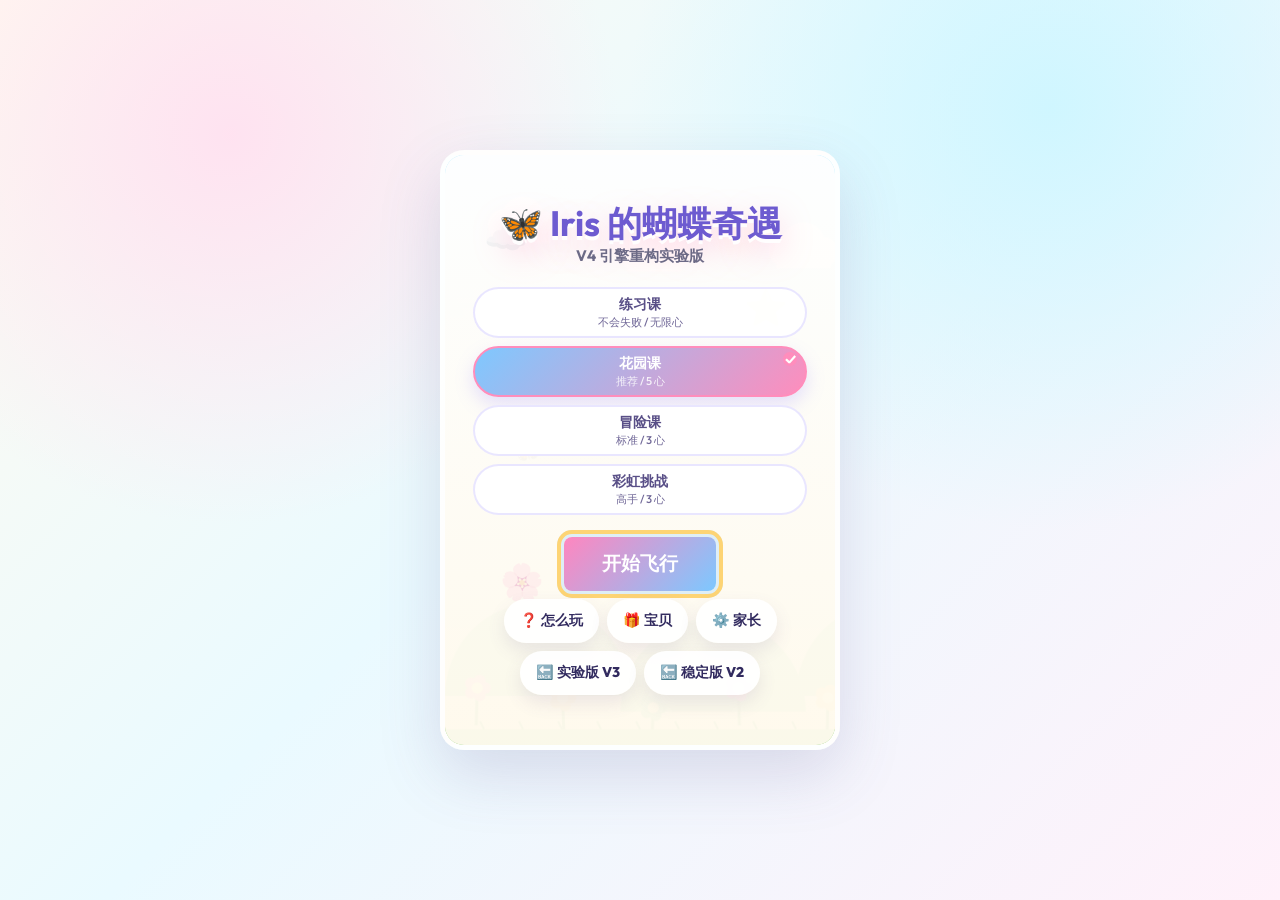
==== v4/index.html @ 2de75b72 "Cycle 11: Implement EFFECTS_POLICY animation budget, caps, debug panel counts, and reduced-motion gu" ====
<!DOCTYPE html>
<html lang="zh-CN">
<head>
    <meta charset="UTF-8">
    <meta name="viewport" content="width=device-width, initial-scale=1.0, maximum-scale=1.0, user-scalable=no">
    <title>Iris's Butterfly Adventure - V4</title>
    <link href="https://fonts.googleapis.com/css2?family=Outfit:wght@300;500;700&family=Nunito:wght@400;700&display=swap" rel="stylesheet">
    <link rel="stylesheet" href="style.css?v=17">
</head>
<body>
    <div id="game-container">
        <!-- Screen reader live region for sound state announcements -->
        <div id="sound-announcement" class="sr-only" aria-live="polite"></div>
        
        <!-- Game Canvas -->
        <canvas id="gameCanvas"></canvas>

        <!-- UI Overlay -->
        <div id="ui-layer">
            <!-- HUD -->
            <div id="hud" class="hidden">
                <div class="hud-group left">
                    <div class="hud-item" id="score-box">
                        <span class="icon">✨</span>
                        <span id="score">0</span>
                    </div>
                </div>
                <div class="hud-group right">
                    <div class="hud-item" id="lives-box">
                        <span id="lives">❤️❤️❤️</span><span id="hud-shield" style="margin-left: 6px; font-size: 0.95rem;"></span>
                    </div>
                    <button id="sound-btn" class="btn-icon" title="声音开关" aria-label="声音开关" role="switch" aria-checked="false">🔇</button>
                    <button id="pause-btn" class="btn-icon" title="暂停" aria-label="暂停游戏">⏸</button>
                </div>
            </div>

            <!-- Task Display -->
            <div id="task-display" class="hud-item hidden">
                <span class="icon">🎯</span>
                <span id="task-text">收集 10 颗星星</span>
                <span id="task-progress">(0/10)</span>
            </div>

            <!-- Encouragement Text -->
            <div id="message-display" class="hidden" aria-live="polite"></div>
            
            <!-- Parent Easter Egg -->
            <div id="easter-egg-msg" class="hidden" aria-live="polite">
                <div id="egg-text"></div>
                <div style="font-size: 3rem;">💖</div>
            </div>

            <!-- Start Screen -->
            <div id="start-screen" class="panel active">
                <!-- Background decorations -->
                <div class="start-deco deco-cloud">☁️</div>
                <div class="start-deco deco-star">⭐</div>
                <div class="start-deco deco-flower">🌸</div>

                <h1 class="glow-text">🦋 Iris 的蝴蝶奇遇</h1>
                <p class="start-subtitle">V4 引擎重构实验版</p>
                <div id="start-greeting" class="start-greeting-card hidden" aria-live="polite"></div>
                
                <div class="diff-selector" role="radiogroup" aria-label="选择游戏难度">
                    <button class="btn-diff" data-diff="practice" aria-label="选择练习课">
                        <span class="diff-title">练习课</span>
                        <span class="diff-desc">不会失败 / 无限心</span>
                    </button>
                    <button class="btn-diff active" data-diff="easy" aria-label="选择花园课">
                        <span class="diff-title">花园课</span>
                        <span class="diff-desc">推荐 / 5 心</span>
                    </button>
                    <button class="btn-diff" data-diff="normal" aria-label="选择冒险课">
                        <span class="diff-title">冒险课</span>
                        <span class="diff-desc">标准 / 3 心</span>
                    </button>
                    <button class="btn-diff" data-diff="hard" aria-label="选择彩虹挑战">
                        <span class="diff-title">彩虹挑战</span>
                        <span class="diff-desc">高手 / 3 心</span>
                    </button>
                </div>
                <div class="button-group">
                    <button id="start-btn" class="btn-main" aria-label="开始飞行">开始飞行</button>
                </div>
                <div class="button-row">
                    <button id="how-to-play-btn" class="btn-aux" aria-label="怎么玩">❓ 怎么玩</button>
                    <button id="treasure-btn" class="btn-aux" aria-label="我的宝贝">🎁 宝贝</button>
                    <button id="parent-settings-btn" class="btn-aux" aria-label="家长设置">⚙️ 家长</button>
                </div>
                <div class="button-row" style="margin-top: 8px;">
                    <button id="back-to-v3-btn" class="btn-aux" aria-label="返回 V3 实验版" onclick="window.location.href='../v3/'">🔙 实验版 V3</button>
                    <button id="back-to-v2-btn" class="btn-aux" aria-label="返回 V2 稳定版" onclick="window.location.href='../'">🔙 稳定版 V2</button>
                </div>
            </div>

            <div id="parent-settings-screen" class="panel">
                <h2>⚙️ 家长辅助设置</h2>
                <p class="settings-desc">这些设置会在下一局开始时生效。</p>
                <p id="reduced-motion-notice" class="parent-info-note hidden" style="background: #eaf6ff; border-color: rgba(125, 200, 255, 0.2); color: #3b7cff; font-weight: bold; text-align: left; width: 100%;"></p>
                <p class="parent-info-note">✨ 这个游戏默认静音，没有广告，没有购买，适合短时间陪伴游玩。</p>
                
                <div class="input-group">
                    <label>飞行速度</label>
                    <select id="setting-speed">
                        <option value="slow">慢速 (更简单)</option>
                        <option value="normal" selected>正常</option>
                        <option value="fast">快速 (更有挑战)</option>
                    </select>
                </div>
                <div class="input-group">
                    <label>碰撞容差</label>
                    <select id="setting-tolerance">
                        <option value="loose">宽松 (不容易撞到)</option>
                        <option value="standard" selected>标准</option>
                    </select>
                </div>
                <div class="input-group">
                    <label>初始生命值</label>
                    <select id="setting-lives">
                        <option value="difficulty" selected>按难度自动</option>
                        <option value="3">3 颗心</option>
                        <option value="5">5 颗心</option>
                    </select>
                    <div class="setting-tip">注：练习模式始终为无限心。</div>
                </div>
                <div class="input-group">
                    <label>亲子鼓励寄语 (在游戏结束/高分时弹出)</label>
                    <input type="text" id="setting-message" placeholder="例如：Iris 你真棒，爱你！" maxlength="20">
                </div>
                
                <div class="checkbox-group">
                    <label><input type="checkbox" id="setting-rest-reminder" checked> 休息提醒</label>
                </div>
                <div class="checkbox-group">
                    <label><input type="checkbox" id="setting-gentle-mode" checked> 温柔模式</label>
                </div>
                <div class="checkbox-group">
                    <label><input type="checkbox" id="setting-calm-mode" checked> 低刺激模式</label>
                </div>
                <div class="setting-tip" style="text-align: left; margin-bottom: 12px; margin-top: -4px; padding-left: 26px; font-size: 0.72rem; color: var(--muted-text); line-height: 1.4;">
                    （开启时：降低震动、减慢彩虹闪烁、减少 50% 粒子和背景移动，提供更宁静的游玩环境）
                </div>

                <button id="close-settings-btn" class="btn-main">保存并返回</button>
                <button id="reset-high-score-btn" class="btn-secondary">重置最高分</button>
            </div>

            <div id="how-to-play-screen" class="panel">
                <h2>❓ 怎么玩</h2>
                <p>点击屏幕或者按空格键让蝴蝶向上飞！穿过花藤之间的空隙，躲开障碍物，收集美丽的星星吧。</p>
                <button id="close-how-to-btn" class="btn-main">明白了</button>
            </div>

            <div id="treasure-screen" class="panel">
                <h2>🎁 我的宝贝仓库</h2>
                <p class="treasure-desc">飞得越远，解锁越多小宝贝 ✨</p>
                <div class="tabs">
                    <button class="tab-btn active" id="tab-stickers" aria-label="查看魔法贴纸">魔法贴纸</button>
                    <button class="tab-btn" id="tab-cosmetics" aria-label="查看翅膀外观">翅膀外观</button>
                </div>
                <div class="tab-content active" id="stickers-content">
                    <div class="sticker-grid" id="stickers-container"></div>
                </div>
                <div class="tab-content" id="cosmetics-content">
                    <div class="cosmetic-grid" id="cosmetics-container"></div>
                </div>
                <button id="close-treasure-btn" class="btn-main" aria-label="返回首页">返回首页</button>
                <p class="treasure-footer-note">💝 所有宝贝都靠飞行解锁，没有购买内容。</p>
            </div>

            <div id="pause-screen" class="panel">
                <h2>⏸ 休息一下</h2>
                <div class="final-stats">
                    <p>当前模式: <span id="pause-mode">简单模式</span></p>
                    <p>当前星星: <span id="pause-score">0</span></p>
                    <p>任务进度: <span id="pause-task">收集 10 颗星星 (0/10)</span></p>
                </div>
                <p id="pause-rest-tip" style="margin: 10px 0 16px; font-weight: 800; color: #77c987; font-size: 1.05rem;"></p>
                <button id="resume-btn" class="btn-main">继续飞行</button>
                <button id="restart-from-pause-btn" class="btn-secondary">重新开始</button>
                <button id="back-to-home-from-pause-btn" class="btn-secondary">回到首页</button>
            </div>

            <div id="game-over-screen" class="panel">
                <h2 id="over-title">今天飞得很棒！</h2>
                <div class="final-stats">
                    <h3 style="text-align: center; margin-bottom: 8px; color: var(--secondary-color); font-size: 0.98rem; font-weight: 850;">📋 小小飞行报告</h3>
                    <p>当前模式: <span id="final-mode">简单课</span></p>
                    <p>当前阶段: <span id="final-stage">热身</span></p>
                    <p>本次星星: <span id="final-score">0</span></p>
                    <p>飞过花藤: <span id="final-vines">0</span></p>
                    <p>完成任务: <span id="final-task">是</span></p>
                    <p>最高记录: <span id="record-score">0</span></p>
                </div>
                <p id="over-best-performance" style="margin: 12px 0 6px; font-weight: 900; color: #ff9d00; font-size: 1.08rem; text-align: center;"></p>
                <p id="over-rest-tip" style="margin: 10px 0 16px; font-weight: 800; color: #77c987; font-size: 1.05rem; display: none;"></p>
                <p id="over-encouragement" style="margin: 6px 0 16px; font-weight: 800; color: #ff7eb3; font-size: 1.05rem;"></p>
                <button id="restart-btn" class="btn-main">再飞一次</button>
                <button id="back-to-home-btn" class="btn-secondary">回到首页</button>
            </div>
        </div>
    </div>

    <!-- Sound for alerts -->
    <audio id="alert-sound" src="https://assets.mixkit.co/active_storage/sfx/2869/2869-preview.mp3" preload="auto"></audio>

    <!-- Game Engine Scripts -->
    <script src="js/config.js?v=17"></script>
    <script src="js/state.js?v=17"></script>
    <script src="js/storage.js?v=17"></script>
    <script src="js/audio.js?v=17"></script>
    <script src="js/director.js?v=17"></script>
    <script src="js/debug.js?v=17"></script>
    <script src="js/ui.js?v=17"></script>
    <script src="js/entities.js?v=17"></script>
    <script src="js/canvas.js?v=17"></script>
    <script src="js/missions.js?v=17"></script>
    <script src="js/rewards.js?v=17"></script>
    <script src="js/game.js?v=17"></script>
    <script src="js/main.js?v=17"></script>
</body>
</html>
---- v4/style.css ----
:root {
    --primary-color: #ff7eb3;
    --secondary-color: #9b8cff;
    --accent-yellow: #ffd36e;
    --accent-green: #77c987;
    --sky-blue: #bfefff;
    --cream: #fff7e8;
    --panel-bg: rgba(255, 255, 255, 0.88);
    --panel-solid: #fffaf2;
    --text-color: #322b5f;
    --muted-text: #6c6a86;
    --line-color: rgba(94, 83, 139, 0.16);
    --shadow-soft: 0 22px 60px rgba(95, 84, 142, 0.22);
}

* {
    margin: 0;
    padding: 0;
    box-sizing: border-box;
}

body {
    font-family: 'Outfit', 'Nunito', sans-serif;
    background:
        radial-gradient(circle at 18% 15%, rgba(255, 225, 240, 0.95), transparent 30%),
        radial-gradient(circle at 82% 12%, rgba(206, 246, 255, 0.95), transparent 32%),
        linear-gradient(135deg, #fffaf0 0%, #eafaff 46%, #fff1fa 100%);
    color: var(--text-color);
    overflow: hidden;
    display: flex;
    justify-content: center;
    align-items: center;
    min-height: 100vh;
    height: 100dvh;
    overscroll-behavior: none;
    touch-action: none;
    -webkit-text-size-adjust: 100%;
    -webkit-user-select: none;
    user-select: none;
    padding-left: env(safe-area-inset-left);
    padding-right: env(safe-area-inset-right);
}

button,
input,
select {
    font: inherit;
}

button {
    cursor: pointer;
    min-height: 44px;
    -webkit-tap-highlight-color: transparent;
}

#game-container {
    position: relative;
    width: min(400px, 100vw);
    height: min(600px, 100dvh);
    background: linear-gradient(#d7f8ff, #fff5d9);
    box-shadow: 0 24px 62px rgba(95, 84, 142, 0.18);
    border: 5px solid rgba(255, 255, 255, 0.95);
    border-radius: 24px;
    overflow: hidden;
}

canvas {
    display: block;
    width: 100%;
    height: 100%;
}

#ui-layer {
    position: absolute;
    inset: 0;
    pointer-events: none;
}

#ui-layer * {
    pointer-events: auto;
}

.panel {
    position: absolute;
    inset: 0;
    background:
        linear-gradient(180deg, rgba(255, 255, 255, 0.97), rgba(255, 250, 238, 0.96)),
        radial-gradient(circle at 30% 20%, rgba(255, 174, 210, 0.2), transparent 36%);
    display: flex;
    flex-direction: column;
    justify-content: center;
    align-items: center;
    padding: 28px;
    padding-left: calc(28px + env(safe-area-inset-left));
    padding-right: calc(28px + env(safe-area-inset-right));
    text-align: center;
    opacity: 0;
    visibility: hidden;
    transition: opacity 0.28s ease, visibility 0.28s ease;
    z-index: 100;
}

.panel.active {
    opacity: 1;
    visibility: visible;
}

.panel h1,
.panel h2 {
    color: var(--text-color);
    line-height: 1.05;
}

#start-screen h1 {
    font-size: 2.2rem;
    margin-bottom: 4px;
    color: #6d5bd0;
    z-index: 5;
}

.start-subtitle {
    font-size: 0.95rem;
    color: var(--muted-text);
    margin-bottom: 16px;
    font-weight: 700;
    z-index: 5;
}

.start-greeting-card {
    background: rgba(255, 255, 255, 0.7);
    border: 1.5px solid rgba(255, 126, 179, 0.25);
    border-radius: 12px;
    padding: 10px 14px;
    margin: 0 auto 16px;
    max-width: 310px;
    font-size: 0.88rem;
    color: #4a3e8c;
    font-weight: 700;
    line-height: 1.4;
    text-align: center;
    box-shadow: 0 4px 12px rgba(255, 126, 179, 0.1);
    z-index: 5;
    backdrop-filter: blur(4px);
    box-sizing: border-box;
}

@media (prefers-reduced-motion: reduce) {
    .start-greeting-card {
        box-shadow: none;
        backdrop-filter: none;
        background: #fff;
    }
}

.glow-text {
    text-shadow: 0 4px 0 rgba(255, 255, 255, 0.9), 0 12px 32px rgba(255, 126, 179, 0.38);
}

/* Background floating decorations */
.start-deco {
    position: absolute;
    opacity: 0.18;
    font-size: 2.2rem;
    pointer-events: none;
    z-index: 1;
    animation: floatDeco 6s infinite ease-in-out;
}
.deco-cloud {
    top: 10%;
    left: 10%;
    animation-delay: 0s;
}
.deco-star {
    top: 22%;
    right: 12%;
    animation-delay: 1.5s;
}
.deco-flower {
    bottom: 24%;
    left: 14%;
    animation-delay: 3s;
}

@keyframes floatDeco {
    0%, 100% { transform: translateY(0) rotate(0deg); }
    50% { transform: translateY(-8px) rotate(5deg); }
}

.diff-selector {
    display: grid;
    width: 100%;
    gap: 8px;
    margin: 4px 0 14px;
    z-index: 5;
}

.btn-diff,
.btn-main,
.btn-secondary,
.tab-btn,
.btn-buy {
    border: 0;
    border-radius: 999px;
    font-weight: 800;
    transition: transform 0.18s ease, box-shadow 0.18s ease, opacity 0.18s ease;
}

.btn-diff {
    display: flex;
    flex-direction: column;
    align-items: center;
    justify-content: center;
    padding: 6px 12px;
    height: auto;
    min-height: 48px;
    color: #594f87;
    background: rgba(255, 255, 255, 0.95);
    border: 2px solid rgba(155, 140, 255, 0.22);
    position: relative;
}

.btn-diff.active {
    color: white;
    background: linear-gradient(135deg, #7ec8ff, #ff8dbc);
    border: 2.5px solid #ff8dbc;
    box-shadow: 0 8px 18px rgba(155, 140, 255, 0.25);
}

.btn-diff.active::after {
    content: "✓";
    position: absolute;
    top: 4px;
    right: 8px;
    font-size: 0.8rem;
    font-weight: 900;
    color: #fff;
    background: #ff8dbc;
    border-radius: 50%;
    width: 14px;
    height: 14px;
    display: flex;
    align-items: center;
    justify-content: center;
}

.diff-title {
    font-size: 0.9rem;
    font-weight: 800;
}
.diff-desc {
    font-size: 0.7rem;
    font-weight: 500;
    opacity: 0.85;
    margin-top: 1px;
}

.btn-main {
    background: linear-gradient(135deg, #ff86bf, #7dc8ff);
    border: none;
    color: white;
    padding: 14px 36px;
    font-size: 1.12rem;
    border-radius: 999px;
    margin: 8px;
    font-weight: 900;
    box-shadow: 0 12px 24px rgba(255, 126, 179, 0.28);
}

#start-btn {
    font-size: 1.2rem;
    padding: 14px 38px;
    animation: breathingStart 2.4s infinite ease-in-out;
    z-index: 5;
}

#start-btn:hover {
    animation-play-state: paused;
    transform: translateY(-1px) scale(1.05);
}

#start-btn:active {
    animation-play-state: paused;
    transform: scale(0.98);
}

@keyframes breathingStart {
    0%, 100% { 
        transform: scale(1); 
        box-shadow: 0 12px 24px rgba(255, 126, 179, 0.28); 
    }
    50% { 
        transform: scale(1.045); 
        box-shadow: 0 14px 30px rgba(255, 126, 179, 0.45), 0 0 12px rgba(125, 200, 255, 0.35); 
    }
}

.btn-secondary {
    background: rgba(255, 255, 255, 0.96);
    border: 2px solid rgba(155, 140, 255, 0.22);
    color: var(--text-color);
    padding: 12px 28px;
    border-radius: 999px;
    margin: 7px;
    font-weight: 850;
}

.btn-secondary.confirm-state {
    border-color: #ff86bf;
    color: #ff3b80;
    background: #fff0f5;
}

.btn-main:hover,
.btn-secondary:hover,
.btn-diff:hover,
.btn-icon:hover,
.tab-btn:hover,
.btn-buy:hover,
.btn-aux:hover {
    transform: translateY(-1px) scale(1.02);
}

.btn-main:focus-visible,
.btn-secondary:focus-visible,
.btn-diff:focus-visible,
.btn-icon:focus-visible,
.tab-btn:focus-visible,
.btn-buy:focus-visible,
.btn-aux:focus-visible,
select:focus-visible,
input:focus-visible {
    outline: 4px solid rgba(255, 211, 110, 0.95);
    outline-offset: 3px;
    box-shadow: 0 0 0 7px rgba(125, 200, 255, 0.25);
}

.button-row,
.button-group {
    display: flex;
    justify-content: center;
    flex-wrap: wrap;
    gap: 8px;
    z-index: 5;
}

.btn-aux {
    min-height: 44px;
    padding: 10px 16px;
    border-radius: 999px;
    background: rgba(255, 255, 255, 0.94);
    border: 1px solid rgba(255, 255, 255, 0.9);
    color: var(--text-color);
    font-size: 0.88rem;
    font-weight: 800;
    display: flex;
    justify-content: center;
    align-items: center;
    gap: 6px;
    box-shadow: 0 8px 18px rgba(95, 84, 142, 0.12);
    border: 0;
}

#hud {
    position: absolute;
    top: 0;
    left: 0;
    width: 100%;
    padding: 14px;
    padding-left: calc(14px + env(safe-area-inset-left));
    padding-right: calc(14px + env(safe-area-inset-right));
    display: flex;
    justify-content: space-between;
    pointer-events: none;
    z-index: 40;
}

.hud-group {
    display: flex;
    gap: 8px;
    align-items: center;
}

.hud-item {
    background: rgba(255, 255, 255, 0.93);
    backdrop-filter: blur(8px);
    padding: 8px 12px;
    border-radius: 16px;
    color: var(--text-color);
    font-weight: 900;
    font-size: 0.95rem;
    display: flex;
    align-items: center;
    gap: 6px;
    border: 1px solid rgba(255, 255, 255, 0.85);
    box-shadow: 0 8px 18px rgba(95, 84, 142, 0.12);
}

.btn-icon {
    width: 46px;
    height: 46px;
    border-radius: 50%;
    background: rgba(255, 255, 255, 0.94);
    border: 1px solid rgba(255, 255, 255, 0.9);
    color: var(--text-color);
    font-size: 1.15rem;
    display: flex;
    justify-content: center;
    align-items: center;
    box-shadow: 0 8px 18px rgba(95, 84, 142, 0.12);
    border: 0;
}

#task-display {
    position: absolute;
    top: 72px;
    left: 50%;
    transform: translateX(-50%);
    z-index: 42;
    white-space: nowrap;
}

.input-group {
    margin: 10px 0;
    text-align: left;
    width: 100%;
}

.input-group label {
    display: block;
    margin-bottom: 4px;
    color: var(--muted-text);
    font-size: 0.88rem;
    font-weight: 800;
}

.input-group select,
.input-group input {
    width: 100%;
    padding: 10px 12px;
    border-radius: 14px;
    background: #fff;
    border: 2px solid rgba(155, 140, 255, 0.18);
    color: var(--text-color);
    outline: none;
}

.settings-desc {
    font-size: 0.82rem;
    color: var(--muted-text);
    margin-bottom: 10px;
    font-weight: 600;
}

.parent-info-note {
    font-size: 0.78rem;
    color: var(--muted-text);
    background: #f0f7f4;
    padding: 8px 12px;
    border-radius: 12px;
    margin-bottom: 12px;
    border: 1px solid rgba(119, 201, 135, 0.2);
    font-weight: 600;
    text-align: left;
    width: 100%;
}

.setting-tip {
    font-size: 0.72rem;
    color: var(--muted-text);
    margin-top: 4px;
    line-height: 1.35;
    font-weight: 600;
}

.checkbox-group {
    display: flex;
    align-items: center;
    width: 100%;
    margin: 8px 0;
    font-weight: 700;
    color: var(--text-color);
}
.checkbox-group label {
    display: flex;
    align-items: center;
    gap: 8px;
    cursor: pointer;
    font-size: 0.85rem;
}
.checkbox-group input {
    width: 18px;
    height: 18px;
    cursor: pointer;
}

.hidden {
    display: none !important;
}

#message-display {
    position: absolute;
    top: 118px;
    left: 7%;
    width: 86%;
    text-align: center;
    font-size: 1.08rem;
    font-weight: 900;
    color: #714c00;
    background: rgba(255, 245, 187, 0.94);
    border: 2px solid rgba(255, 211, 110, 0.8);
    padding: 10px 12px;
    border-radius: 18px;
    z-index: 50;
    box-shadow: 0 10px 24px rgba(201, 145, 39, 0.18);
    animation: bounceIn 0.45s cubic-bezier(0.175, 0.885, 0.32, 1.275);
    pointer-events: none;
    transition: transform 0.22s ease, background 0.22s ease;
}

#message-display.ribbon-style {
    background: linear-gradient(135deg, #ffe38f, #ff9ebd);
    color: #5c3500;
    border: 2px dashed #ff7eb3;
    box-shadow: 0 12px 28px rgba(255, 126, 179, 0.28);
    transform: scale(1.04);
}

#easter-egg-msg {
    position: absolute;
    width: 82%;
    top: 50%;
    left: 9%;
    transform: translateY(-50%);
    background: linear-gradient(135deg, rgba(255, 150, 195, 0.96), rgba(155, 140, 255, 0.96));
    padding: 28px;
    border-radius: 30px;
    border: 5px solid #fff;
    box-shadow: 0 22px 50px rgba(155, 140, 255, 0.34);
    color: #fff;
    font-size: 1.45rem;
    font-weight: 900;
    z-index: 200;
    pointer-events: none;
    display: flex;
    flex-direction: column;
    align-items: center;
    gap: 15px;
}

.final-stats {
    width: 100%;
    max-width: 260px;
    margin: 10px 0 10px;
    padding: 14px;
    border-radius: 22px;
    background: rgba(255, 255, 255, 0.75);
    color: var(--text-color);
    border: 1px solid var(--line-color);
    text-align: left;
}

.final-stats p {
    margin: 4px 0;
    font-weight: 800;
    font-size: 0.9rem;
}

.final-stats span {
    color: #6d5bd0;
    font-weight: 900;
}

.treasure-desc {
    font-size: 0.85rem;
    color: var(--muted-text);
    margin-top: 4px;
    margin-bottom: 8px;
    font-weight: 600;
}

.treasure-footer-note {
    font-size: 0.75rem;
    color: var(--muted-text);
    margin-top: 10px;
    font-weight: 600;
}

.tabs {
    display: flex;
    gap: 10px;
    margin: 14px 0;
    width: 100%;
}

.tab-btn {
    flex: 1;
    padding: 11px 12px;
    color: var(--text-color);
    background: rgba(255, 255, 255, 0.8);
    border: 2px solid rgba(155, 140, 255, 0.15);
    border-radius: 16px;
    font-weight: 800;
}

.tab-btn.active {
    color: white;
    background: linear-gradient(135deg, #7dc8ff, #ff8dbc);
    border: 2.5px solid #ff8dbc;
    box-shadow: 0 12px 24px rgba(255, 126, 179, 0.3);
    transform: scale(1.03);
}

.tab-content {
    display: none;
    width: 100%;
}

.tab-content.active {
    display: block;
}

#treasure-screen .tab-content {
    flex: 1;
    min-height: 0;
    overflow-y: auto;
}

#close-treasure-btn {
    margin-top: auto;
    width: 100%;
    padding: 14px 28px;
    font-size: 1.15rem;
    background: linear-gradient(135deg, #ff86bf, #7dc8ff);
    box-shadow: 0 10px 25px rgba(255, 126, 179, 0.35);
    border: 2px solid #fff;
    color: #fff;
    font-weight: 900;
}

.sticker-grid,
.cosmetic-grid {
    display: grid;
    grid-template-columns: repeat(3, 1fr);
    gap: 12px;
    width: 100%;
    margin: 12px 0;
}

.sticker,
.cosmetic-item {
    min-height: 86px;
    border-radius: 18px;
    background: rgba(255, 255, 255, 0.74);
    border: 1px solid var(--line-color);
    display: flex;
    justify-content: center;
    align-items: center;
    flex-direction: column;
    gap: 5px;
    color: var(--text-color);
    transition: all 0.22s ease;
}

.sticker {
    position: relative;
    font-size: 2rem;
    overflow: hidden;
}

.sticker.locked {
    opacity: 0.68;
    background: rgba(245, 245, 245, 0.7);
    border: 2px dashed rgba(94, 83, 139, 0.2);
}

.sticker.locked .sticker-emoji {
    filter: grayscale(50%) opacity(0.5);
}

.sticker:not(.locked) {
    opacity: 1;
    background: radial-gradient(circle at center, #fffef0 0%, #fff 100%);
    box-shadow: 0 10px 24px rgba(255, 200, 50, 0.3);
    border: 3px solid #ffca36;
    transform: scale(1.04);
}

.sticker:not(.locked) .sticker-emoji {
    filter: none;
    opacity: 1;
    animation: pulseSticker 2s infinite ease-in-out;
}

@keyframes pulseSticker {
    0%, 100% { transform: scale(1); }
    50% { transform: scale(1.1); }
}

.sticker-status {
    color: #5a527d;
    font-size: 0.72rem;
    font-weight: 900;
    line-height: 1;
}

.sticker.locked::after {
    content: "🔒";
    position: absolute;
    top: 7px;
    right: 8px;
    font-size: 0.82rem;
}

.cosmetic-preview {
    font-size: 1.8rem;
}

.cosmetic-item p {
    font-size: 0.76rem;
    font-weight: 800;
}

.btn-buy {
    min-height: 34px;
    padding: 6px 12px;
    color: white;
    background: linear-gradient(135deg, #ffba5c, #ff7eb3);
    font-size: 0.8rem;
    border-radius: 20px;
    font-weight: 800;
    border: none;
    box-shadow: 0 4px 10px rgba(255, 126, 179, 0.2);
}

.btn-buy.owned {
    background: linear-gradient(135deg, #7dc8ff, #9b8cff);
    box-shadow: 0 4px 10px rgba(125, 200, 255, 0.2);
}

.btn-buy.active-cosmetic {
    background: linear-gradient(135deg, #5fb86a, #8bd080);
    box-shadow: 0 4px 10px rgba(95, 184, 106, 0.25);
}

.btn-buy.locked-cosmetic {
    font-size: 0.75rem;
    background: linear-gradient(135deg, #bbbbbb, #999999);
    box-shadow: none;
    padding: 6px 4px;
    cursor: not-allowed;
}

.rainbow-anim {
    animation: hueSpin 8s linear infinite;
}

@keyframes hueSpin {
    from { filter: hue-rotate(0deg); }
    to { filter: hue-rotate(360deg); }
}

@keyframes bounceIn {
    0% { transform: scale(0.3); opacity: 0; }
    55% { transform: scale(1.05); opacity: 1; }
    78% { transform: scale(0.94); }
    100% { transform: scale(1); }
}

@media (prefers-reduced-motion: reduce) {
    * {
        animation-duration: 0.01ms !important;
        animation-iteration-count: 1 !important;
        transition-duration: 0.01ms !important;
    }
}

@media (max-width: 430px) {
    #game-container {
        border-radius: 0;
        border: 0;
        width: 100vw;
        height: 100dvh;
    }

    .panel {
        padding: 22px;
        padding-left: calc(22px + env(safe-area-inset-left));
        padding-right: calc(22px + env(safe-area-inset-right));
    }

    #start-screen h1 {
        font-size: 2rem;
    }

    .diff-selector {
        grid-template-columns: 1fr;
        gap: 8px;
    }

    .button-row {
        gap: 10px;
        justify-content: center;
        width: 100%;
        padding-left: env(safe-area-inset-left);
        padding-right: env(safe-area-inset-right);
    }

    .btn-icon {
        width: 44px;
        height: 44px;
        font-size: 1.1rem;
    }

    .hud-item {
        padding: 8px 10px;
        font-size: 0.88rem;
    }

    #hud {
        padding: 10px;
        padding-left: calc(10px + env(safe-area-inset-left));
        padding-right: calc(10px + env(safe-area-inset-right));
    }
}

@media (max-width: 360px) {
    .sticker-grid,
    .cosmetic-grid {
        grid-template-columns: repeat(2, 1fr);
        gap: 8px;
    }
    
    .panel h2 {
        font-size: 1.3rem;
        margin-top: 10px;
        margin-bottom: 8px;
    }
    
    .settings-desc,
    .parent-info-note,
    .setting-tip {
        font-size: 0.75rem;
    }
    
    .input-group label {
        font-size: 0.8rem;
    }
    
    .input-group select,
    .input-group input {
        padding: 8px 10px;
        font-size: 0.85rem;
    }
}

/* Scrollable layout and squish prevention for settings and treasure panels */
#parent-settings-screen,
#treasure-screen {
    justify-content: flex-start;
    overflow-y: auto;
    max-height: 100%;
    padding-top: calc(28px + env(safe-area-inset-top));
    padding-bottom: calc(36px + env(safe-area-inset-bottom));
}

#parent-settings-screen > *,
#treasure-screen > * {
    flex-shrink: 0;
}

/* Gentle pulse animation for start/onboarding flight hint text */
@keyframes gentle-pulse {
    0% { transform: scale(1.0); }
    50% { transform: scale(1.04); }
    100% { transform: scale(1.0); }
}
.pulse-active {
    animation: gentle-pulse 1.8s infinite ease-in-out !important;
}

/* Red heart pulsing animation when lives === 1 */
@keyframes heart-pulse {
    0% { transform: scale(1.0); text-shadow: 0 0 2px rgba(255, 0, 0, 0.4); }
    50% { transform: scale(1.15); text-shadow: 0 0 10px rgba(255, 0, 0, 0.8); }
    100% { transform: scale(1.0); text-shadow: 0 0 2px rgba(255, 0, 0, 0.4); }
}
.low-lives {
    display: inline-block;
    animation: heart-pulse 1.2s infinite ease-in-out;
    color: #ff3b30;
}

/* Screen reader only utility class */
.sr-only {
    position: absolute;
    width: 1px;
    height: 1px;
    padding: 0;
    margin: -1px;
    overflow: hidden;
    clip: rect(0, 0, 0, 0);
    white-space: nowrap;
    border: 0;
}

/* ============================================= */
/* Sticker Unlock Celebration Animations         */
/* ============================================= */

/* Newly unlocked sticker — full sparkle animation */
.sticker.sticker-newly-unlocked {
    animation: stickerUnlockShimmer 2.2s ease-in-out 1;
    border-color: #ffca36;
    box-shadow:
        0 0 18px rgba(255, 202, 54, 0.5),
        0 0 36px rgba(255, 126, 179, 0.25);
}

.sticker.sticker-newly-unlocked .sticker-emoji {
    animation: stickerEmojiCelebrate 1.2s cubic-bezier(0.175, 0.885, 0.32, 1.275) 1;
}

/* Newly unlocked — gentle version (calm mode / reduced motion) */
.sticker.sticker-newly-unlocked-gentle {
    animation: stickerUnlockFadeIn 1.5s ease-out 1;
    border-color: #ffca36;
    box-shadow: 0 8px 20px rgba(255, 202, 54, 0.3);
}

/* '新!' badge on newly unlocked stickers */
.sticker-new-badge {
    position: absolute;
    top: 4px;
    left: 4px;
    background: linear-gradient(135deg, #ffba5c, #ff7eb3);
    color: #fff;
    font-size: 0.6rem;
    font-weight: 900;
    padding: 2px 6px;
    border-radius: 8px;
    animation: badgeBounceIn 0.6s cubic-bezier(0.175, 0.885, 0.32, 1.275) 1;
    line-height: 1.3;
    letter-spacing: 0.5px;
    box-shadow: 0 2px 8px rgba(255, 126, 179, 0.4);
    z-index: 2;
}

/* Shimmer — a radial glow that pulses in and out */
@keyframes stickerUnlockShimmer {
    0% {
        box-shadow:
            0 0 0px rgba(255, 202, 54, 0),
            0 0 0px rgba(255, 126, 179, 0);
        transform: scale(0.92);
        opacity: 0.6;
    }
    30% {
        box-shadow:
            0 0 24px rgba(255, 202, 54, 0.7),
            0 0 48px rgba(255, 126, 179, 0.35);
        transform: scale(1.08);
        opacity: 1;
    }
    60% {
        box-shadow:
            0 0 14px rgba(255, 202, 54, 0.4),
            0 0 28px rgba(255, 126, 179, 0.2);
        transform: scale(1.02);
    }
    100% {
        box-shadow:
            0 0 18px rgba(255, 202, 54, 0.5),
            0 0 36px rgba(255, 126, 179, 0.25);
        transform: scale(1.04);
        opacity: 1;
    }
}

/* Emoji bounce + spin celebration */
@keyframes stickerEmojiCelebrate {
    0% { transform: scale(0.3) rotate(-20deg); opacity: 0; }
    40% { transform: scale(1.3) rotate(8deg); opacity: 1; }
    60% { transform: scale(0.95) rotate(-3deg); }
    80% { transform: scale(1.1) rotate(1deg); }
    100% { transform: scale(1) rotate(0deg); }
}

/* Gentle fade-in for reduced motion / calm mode */
@keyframes stickerUnlockFadeIn {
    0% { opacity: 0.4; transform: scale(0.96); }
    100% { opacity: 1; transform: scale(1.04); }
}

/* Badge bounce-in */
@keyframes badgeBounceIn {
    0% { transform: scale(0); opacity: 0; }
    50% { transform: scale(1.3); opacity: 1; }
    100% { transform: scale(1); }
}

/* Suppress all unlock animations for system-level reduced motion */
@media (prefers-reduced-motion: reduce) {
    .sticker.sticker-newly-unlocked,
    .sticker.sticker-newly-unlocked .sticker-emoji,
    .sticker.sticker-newly-unlocked-gentle,
    .sticker-new-badge {
        animation: none !important;
    }
}

/* ============================================= */
/* Keyboard Focus Ring (Accessibility)           */
/* ============================================= */

/* Global focus-visible ring for all interactive elements */
button:focus-visible,
select:focus-visible,
input:focus-visible,
.sticker:focus-visible,
.cosmetic-item:focus-visible,
.tab-btn:focus-visible,
.btn-diff:focus-visible,
.btn-icon:focus-visible,
a:focus-visible {
    outline: 3px solid var(--secondary-color);
    outline-offset: 2px;
    border-radius: 8px;
    box-shadow: 0 0 0 5px rgba(155, 140, 255, 0.2);
}

/* Ensure focus ring is never suppressed (even in reduced-motion) */
@media (prefers-reduced-motion: reduce) {
    button:focus-visible,
    select:focus-visible,
    input:focus-visible,
    .sticker:focus-visible,
    a:focus-visible {
        outline: 3px solid var(--secondary-color);
        outline-offset: 2px;
    }
}

/* ============================================= */
/* Treasure Card Entrance Animation              */
/* ============================================= */

.sticker.treasure-enter,
.cosmetic-item.treasure-enter {
    animation: treasureCardEnter 0.4s cubic-bezier(0.175, 0.885, 0.32, 1.275) both;
}

@keyframes treasureCardEnter {
    0% {
        opacity: 0;
        transform: scale(0.8) translateY(12px);
    }
    100% {
        opacity: 1;
        transform: scale(1) translateY(0);
    }
}

/* Suppress entrance animation for reduced motion */
@media (prefers-reduced-motion: reduce) {
    .sticker.treasure-enter,
    .cosmetic-item.treasure-enter {
        animation: none !important;
        opacity: 1;
        transform: none;
    }
}
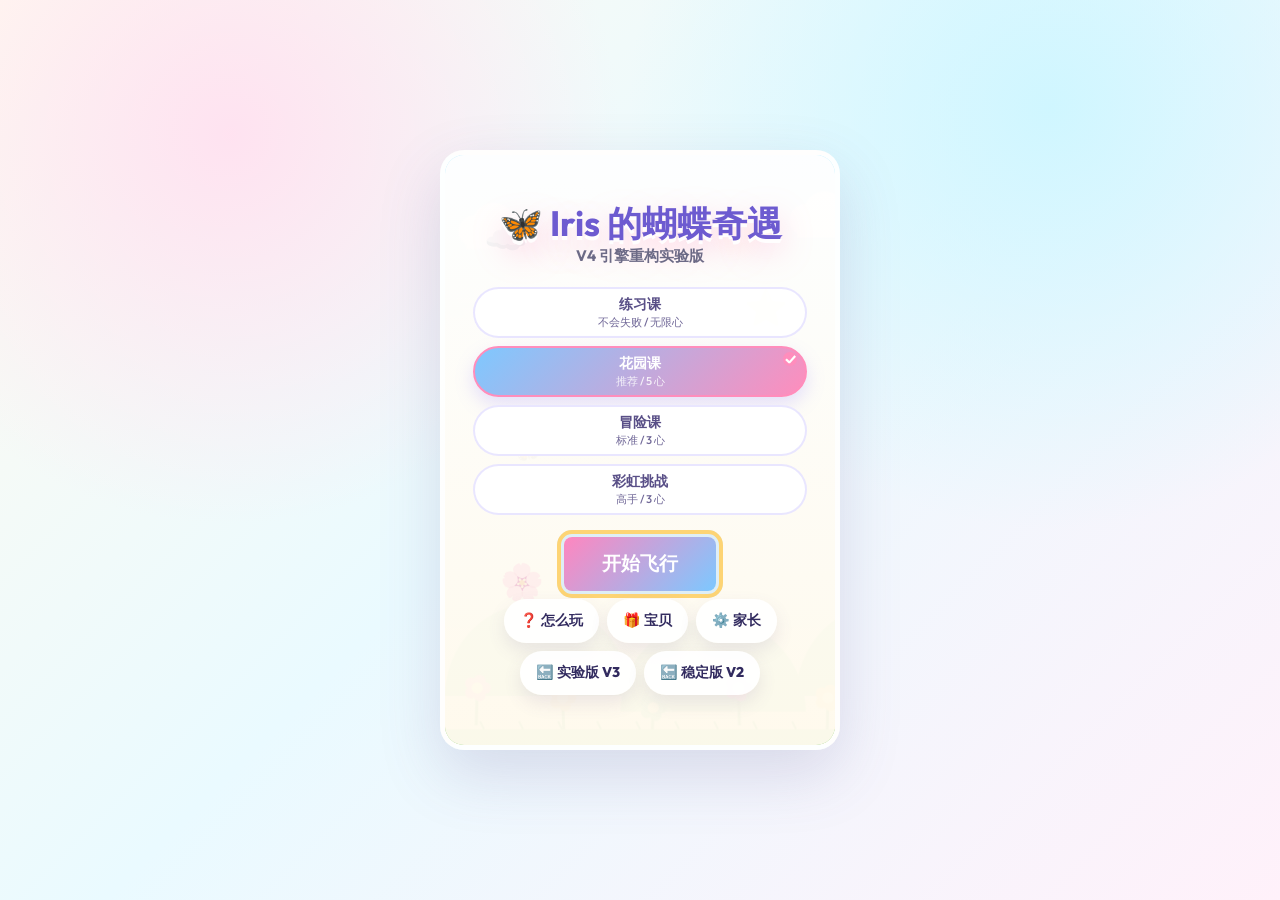
==== commit 53dd350c: "Hotfix V4 start game failure" ====
--- a/v4/index.html
+++ b/v4/index.html
@@ -5,7 +5,7 @@
     <meta name="viewport" content="width=device-width, initial-scale=1.0, maximum-scale=1.0, user-scalable=no">
     <title>Iris's Butterfly Adventure - V4</title>
     <link href="https://fonts.googleapis.com/css2?family=Outfit:wght@300;500;700&family=Nunito:wght@400;700&display=swap" rel="stylesheet">
-    <link rel="stylesheet" href="style.css?v=17">
+    <link rel="stylesheet" href="style.css?v=19">
 </head>
 <body>
     <div id="game-container">
@@ -205,18 +205,18 @@
     <audio id="alert-sound" src="https://assets.mixkit.co/active_storage/sfx/2869/2869-preview.mp3" preload="auto"></audio>
 
     <!-- Game Engine Scripts -->
-    <script src="js/config.js?v=17"></script>
-    <script src="js/state.js?v=17"></script>
-    <script src="js/storage.js?v=17"></script>
-    <script src="js/audio.js?v=17"></script>
-    <script src="js/director.js?v=17"></script>
-    <script src="js/debug.js?v=17"></script>
-    <script src="js/ui.js?v=17"></script>
-    <script src="js/entities.js?v=17"></script>
-    <script src="js/canvas.js?v=17"></script>
-    <script src="js/missions.js?v=17"></script>
-    <script src="js/rewards.js?v=17"></script>
-    <script src="js/game.js?v=17"></script>
-    <script src="js/main.js?v=17"></script>
+    <script src="js/config.js?v=19"></script>
+    <script src="js/state.js?v=19"></script>
+    <script src="js/storage.js?v=19"></script>
+    <script src="js/audio.js?v=19"></script>
+    <script src="js/director.js?v=19"></script>
+    <script src="js/debug.js?v=19"></script>
+    <script src="js/ui.js?v=19"></script>
+    <script src="js/entities.js?v=19"></script>
+    <script src="js/canvas.js?v=19"></script>
+    <script src="js/missions.js?v=19"></script>
+    <script src="js/rewards.js?v=19"></script>
+    <script src="js/game.js?v=19"></script>
+    <script src="js/main.js?v=19"></script>
 </body>
 </html>
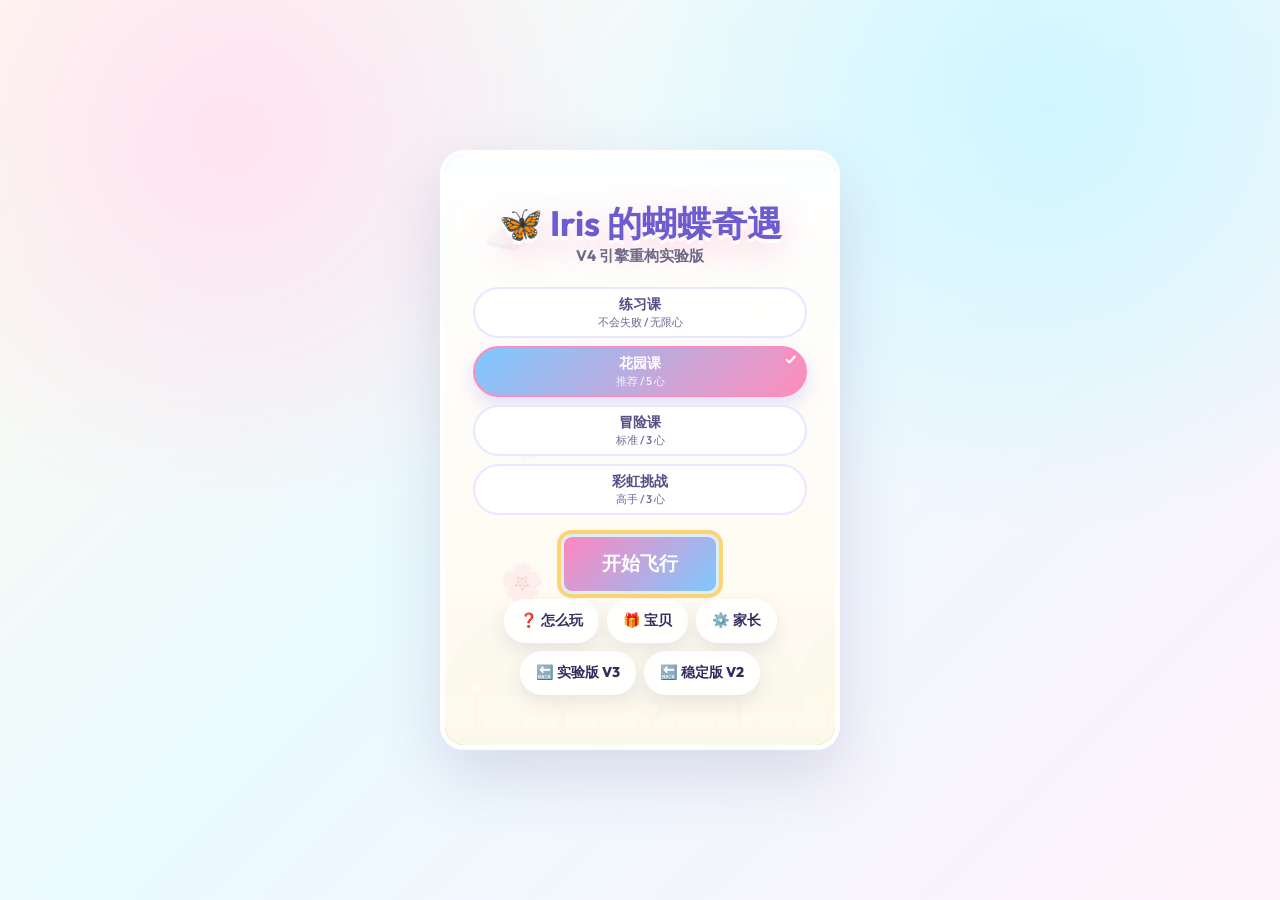
==== commit 97b56b76: "Cycle 14: parent lives and accessibility polish" ====
--- a/v4/index.html
+++ b/v4/index.html
@@ -5,7 +5,7 @@
     <meta name="viewport" content="width=device-width, initial-scale=1.0, maximum-scale=1.0, user-scalable=no">
     <title>Iris's Butterfly Adventure - V4</title>
     <link href="https://fonts.googleapis.com/css2?family=Outfit:wght@300;500;700&family=Nunito:wght@400;700&display=swap" rel="stylesheet">
-    <link rel="stylesheet" href="style.css?v=19">
+    <link rel="stylesheet" href="style.css?v=20">
 </head>
 <body>
     <div id="game-container">
@@ -100,23 +100,23 @@
                 <p class="parent-info-note">✨ 这个游戏默认静音，没有广告，没有购买，适合短时间陪伴游玩。</p>
                 
                 <div class="input-group">
-                    <label>飞行速度</label>
-                    <select id="setting-speed">
+                    <label for="setting-speed">飞行速度</label>
+                    <select id="setting-speed" aria-label="飞行速度">
                         <option value="slow">慢速 (更简单)</option>
                         <option value="normal" selected>正常</option>
                         <option value="fast">快速 (更有挑战)</option>
                     </select>
                 </div>
                 <div class="input-group">
-                    <label>碰撞容差</label>
-                    <select id="setting-tolerance">
+                    <label for="setting-tolerance">碰撞容差</label>
+                    <select id="setting-tolerance" aria-label="碰撞容差">
                         <option value="loose">宽松 (不容易撞到)</option>
                         <option value="standard" selected>标准</option>
                     </select>
                 </div>
                 <div class="input-group">
-                    <label>初始生命值</label>
-                    <select id="setting-lives">
+                    <label for="setting-lives">初始生命值</label>
+                    <select id="setting-lives" aria-label="初始生命值">
                         <option value="difficulty" selected>按难度自动</option>
                         <option value="3">3 颗心</option>
                         <option value="5">5 颗心</option>
@@ -124,8 +124,8 @@
                     <div class="setting-tip">注：练习模式始终为无限心。</div>
                 </div>
                 <div class="input-group">
-                    <label>亲子鼓励寄语 (在游戏结束/高分时弹出)</label>
-                    <input type="text" id="setting-message" placeholder="例如：Iris 你真棒，爱你！" maxlength="20">
+                    <label for="setting-message">亲子鼓励寄语 (在游戏结束/高分时弹出)</label>
+                    <input type="text" id="setting-message" placeholder="例如：Iris 你真棒，爱你！" maxlength="20" aria-label="亲子鼓励寄语">
                 </div>
                 
                 <div class="checkbox-group">
@@ -141,27 +141,27 @@
                     （开启时：降低震动、减慢彩虹闪烁、减少 50% 粒子和背景移动，提供更宁静的游玩环境）
                 </div>
 
-                <button id="close-settings-btn" class="btn-main">保存并返回</button>
-                <button id="reset-high-score-btn" class="btn-secondary">重置最高分</button>
+                <button id="close-settings-btn" class="btn-main" aria-label="保存设置并返回首页">保存并返回</button>
+                <button id="reset-high-score-btn" class="btn-secondary" aria-label="重置最高分">重置最高分</button>
             </div>
 
             <div id="how-to-play-screen" class="panel">
                 <h2>❓ 怎么玩</h2>
-                <p>点击屏幕或者按空格键让蝴蝶向上飞！穿过花藤之间的空隙，躲开障碍物，收集美丽的星星吧。</p>
-                <button id="close-how-to-btn" class="btn-main">明白了</button>
+                <p>点击屏幕或者按空格键让蝴蝶向上飞！穿过花藤之间的空隙，躲开障碍物，收集闪亮的星星。</p>
+                <button id="close-how-to-btn" class="btn-main" aria-label="关闭玩法说明">明白了</button>
             </div>
 
             <div id="treasure-screen" class="panel">
                 <h2>🎁 我的宝贝仓库</h2>
                 <p class="treasure-desc">飞得越远，解锁越多小宝贝 ✨</p>
-                <div class="tabs">
-                    <button class="tab-btn active" id="tab-stickers" aria-label="查看魔法贴纸">魔法贴纸</button>
-                    <button class="tab-btn" id="tab-cosmetics" aria-label="查看翅膀外观">翅膀外观</button>
-                </div>
-                <div class="tab-content active" id="stickers-content">
+                <div class="tabs" role="tablist" aria-label="宝贝分类">
+                    <button class="tab-btn active" id="tab-stickers" role="tab" aria-selected="true" aria-controls="stickers-content" aria-label="查看魔法贴纸">魔法贴纸</button>
+                    <button class="tab-btn" id="tab-cosmetics" role="tab" aria-selected="false" aria-controls="cosmetics-content" aria-label="查看翅膀外观">翅膀外观</button>
+                </div>
+                <div class="tab-content active" id="stickers-content" role="tabpanel" aria-labelledby="tab-stickers">
                     <div class="sticker-grid" id="stickers-container"></div>
                 </div>
-                <div class="tab-content" id="cosmetics-content">
+                <div class="tab-content" id="cosmetics-content" role="tabpanel" aria-labelledby="tab-cosmetics">
                     <div class="cosmetic-grid" id="cosmetics-container"></div>
                 </div>
                 <button id="close-treasure-btn" class="btn-main" aria-label="返回首页">返回首页</button>
@@ -176,9 +176,9 @@
                     <p>任务进度: <span id="pause-task">收集 10 颗星星 (0/10)</span></p>
                 </div>
                 <p id="pause-rest-tip" style="margin: 10px 0 16px; font-weight: 800; color: #77c987; font-size: 1.05rem;"></p>
-                <button id="resume-btn" class="btn-main">继续飞行</button>
-                <button id="restart-from-pause-btn" class="btn-secondary">重新开始</button>
-                <button id="back-to-home-from-pause-btn" class="btn-secondary">回到首页</button>
+                <button id="resume-btn" class="btn-main" aria-label="继续飞行">继续飞行</button>
+                <button id="restart-from-pause-btn" class="btn-secondary" aria-label="从暂停菜单重新开始">重新开始</button>
+                <button id="back-to-home-from-pause-btn" class="btn-secondary" aria-label="从暂停菜单回到首页">回到首页</button>
             </div>
 
             <div id="game-over-screen" class="panel">
@@ -195,8 +195,8 @@
                 <p id="over-best-performance" style="margin: 12px 0 6px; font-weight: 900; color: #ff9d00; font-size: 1.08rem; text-align: center;"></p>
                 <p id="over-rest-tip" style="margin: 10px 0 16px; font-weight: 800; color: #77c987; font-size: 1.05rem; display: none;"></p>
                 <p id="over-encouragement" style="margin: 6px 0 16px; font-weight: 800; color: #ff7eb3; font-size: 1.05rem;"></p>
-                <button id="restart-btn" class="btn-main">再飞一次</button>
-                <button id="back-to-home-btn" class="btn-secondary">回到首页</button>
+                <button id="restart-btn" class="btn-main" aria-label="再飞一次">再飞一次</button>
+                <button id="back-to-home-btn" class="btn-secondary" aria-label="从游戏结束页回到首页">回到首页</button>
             </div>
         </div>
     </div>
@@ -205,18 +205,18 @@
     <audio id="alert-sound" src="https://assets.mixkit.co/active_storage/sfx/2869/2869-preview.mp3" preload="auto"></audio>
 
     <!-- Game Engine Scripts -->
-    <script src="js/config.js?v=19"></script>
-    <script src="js/state.js?v=19"></script>
-    <script src="js/storage.js?v=19"></script>
-    <script src="js/audio.js?v=19"></script>
-    <script src="js/director.js?v=19"></script>
-    <script src="js/debug.js?v=19"></script>
-    <script src="js/ui.js?v=19"></script>
-    <script src="js/entities.js?v=19"></script>
-    <script src="js/canvas.js?v=19"></script>
-    <script src="js/missions.js?v=19"></script>
-    <script src="js/rewards.js?v=19"></script>
-    <script src="js/game.js?v=19"></script>
-    <script src="js/main.js?v=19"></script>
+    <script src="js/config.js?v=20"></script>
+    <script src="js/state.js?v=20"></script>
+    <script src="js/storage.js?v=20"></script>
+    <script src="js/audio.js?v=20"></script>
+    <script src="js/director.js?v=20"></script>
+    <script src="js/debug.js?v=20"></script>
+    <script src="js/ui.js?v=20"></script>
+    <script src="js/entities.js?v=20"></script>
+    <script src="js/canvas.js?v=20"></script>
+    <script src="js/missions.js?v=20"></script>
+    <script src="js/rewards.js?v=20"></script>
+    <script src="js/game.js?v=20"></script>
+    <script src="js/main.js?v=20"></script>
 </body>
 </html>
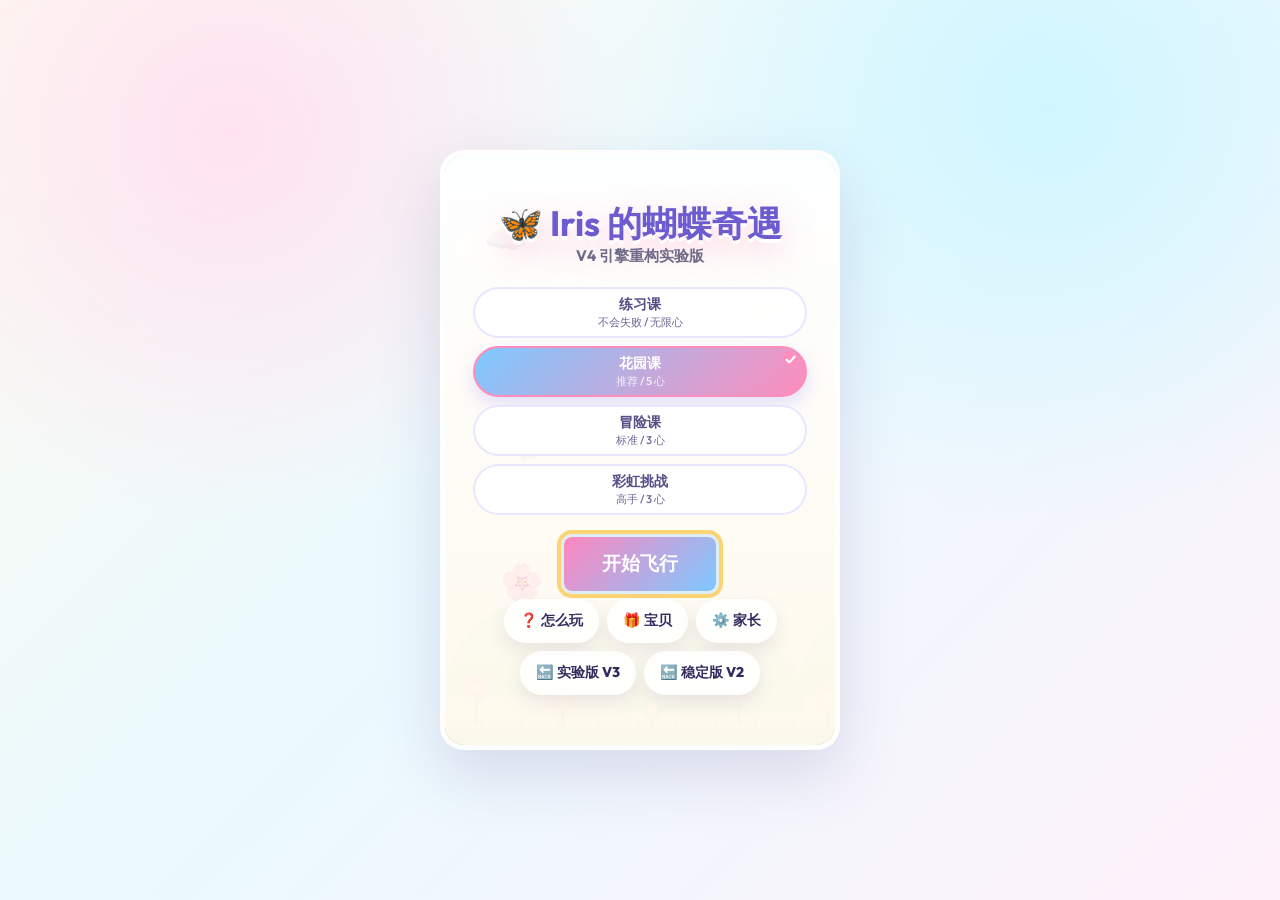
==== commit 2ae17937: "Cycle 15: strengthen V4 workflow smoke coverage" ====
--- a/v4/index.html
+++ b/v4/index.html
@@ -5,7 +5,7 @@
     <meta name="viewport" content="width=device-width, initial-scale=1.0, maximum-scale=1.0, user-scalable=no">
     <title>Iris's Butterfly Adventure - V4</title>
     <link href="https://fonts.googleapis.com/css2?family=Outfit:wght@300;500;700&family=Nunito:wght@400;700&display=swap" rel="stylesheet">
-    <link rel="stylesheet" href="style.css?v=20">
+    <link rel="stylesheet" href="style.css?v=21">
 </head>
 <body>
     <div id="game-container">
@@ -205,18 +205,18 @@
     <audio id="alert-sound" src="https://assets.mixkit.co/active_storage/sfx/2869/2869-preview.mp3" preload="auto"></audio>
 
     <!-- Game Engine Scripts -->
-    <script src="js/config.js?v=20"></script>
-    <script src="js/state.js?v=20"></script>
-    <script src="js/storage.js?v=20"></script>
-    <script src="js/audio.js?v=20"></script>
-    <script src="js/director.js?v=20"></script>
-    <script src="js/debug.js?v=20"></script>
-    <script src="js/ui.js?v=20"></script>
-    <script src="js/entities.js?v=20"></script>
-    <script src="js/canvas.js?v=20"></script>
-    <script src="js/missions.js?v=20"></script>
-    <script src="js/rewards.js?v=20"></script>
-    <script src="js/game.js?v=20"></script>
-    <script src="js/main.js?v=20"></script>
+    <script src="js/config.js?v=21"></script>
+    <script src="js/state.js?v=21"></script>
+    <script src="js/storage.js?v=21"></script>
+    <script src="js/audio.js?v=21"></script>
+    <script src="js/director.js?v=21"></script>
+    <script src="js/debug.js?v=21"></script>
+    <script src="js/ui.js?v=21"></script>
+    <script src="js/entities.js?v=21"></script>
+    <script src="js/canvas.js?v=21"></script>
+    <script src="js/missions.js?v=21"></script>
+    <script src="js/rewards.js?v=21"></script>
+    <script src="js/game.js?v=21"></script>
+    <script src="js/main.js?v=21"></script>
 </body>
 </html>
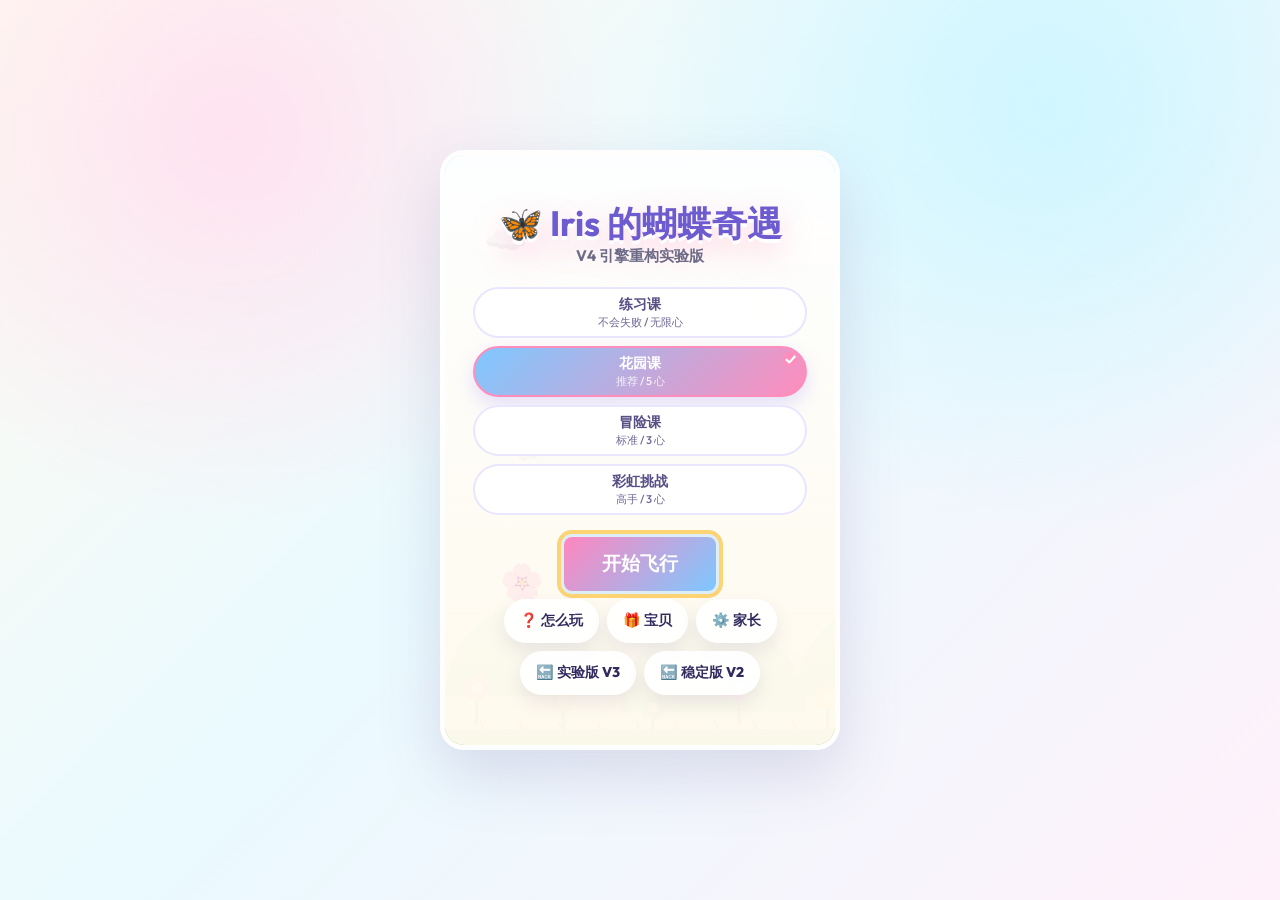
==== commit c0f86876: "Cycle 12: Add V4 animation budget and effects guardrails" ====
--- a/v4/index.html
+++ b/v4/index.html
@@ -5,7 +5,7 @@
     <meta name="viewport" content="width=device-width, initial-scale=1.0, maximum-scale=1.0, user-scalable=no">
     <title>Iris's Butterfly Adventure - V4</title>
     <link href="https://fonts.googleapis.com/css2?family=Outfit:wght@300;500;700&family=Nunito:wght@400;700&display=swap" rel="stylesheet">
-    <link rel="stylesheet" href="style.css?v=21">
+    <link rel="stylesheet" href="style.css?v=22">
 </head>
 <body>
     <div id="game-container">
@@ -205,18 +205,18 @@
     <audio id="alert-sound" src="https://assets.mixkit.co/active_storage/sfx/2869/2869-preview.mp3" preload="auto"></audio>
 
     <!-- Game Engine Scripts -->
-    <script src="js/config.js?v=21"></script>
-    <script src="js/state.js?v=21"></script>
-    <script src="js/storage.js?v=21"></script>
-    <script src="js/audio.js?v=21"></script>
-    <script src="js/director.js?v=21"></script>
-    <script src="js/debug.js?v=21"></script>
-    <script src="js/ui.js?v=21"></script>
-    <script src="js/entities.js?v=21"></script>
-    <script src="js/canvas.js?v=21"></script>
-    <script src="js/missions.js?v=21"></script>
-    <script src="js/rewards.js?v=21"></script>
-    <script src="js/game.js?v=21"></script>
-    <script src="js/main.js?v=21"></script>
+    <script src="js/config.js?v=22"></script>
+    <script src="js/state.js?v=22"></script>
+    <script src="js/storage.js?v=22"></script>
+    <script src="js/audio.js?v=22"></script>
+    <script src="js/director.js?v=22"></script>
+    <script src="js/debug.js?v=22"></script>
+    <script src="js/ui.js?v=22"></script>
+    <script src="js/entities.js?v=22"></script>
+    <script src="js/canvas.js?v=22"></script>
+    <script src="js/missions.js?v=22"></script>
+    <script src="js/rewards.js?v=22"></script>
+    <script src="js/game.js?v=22"></script>
+    <script src="js/main.js?v=22"></script>
 </body>
 </html>
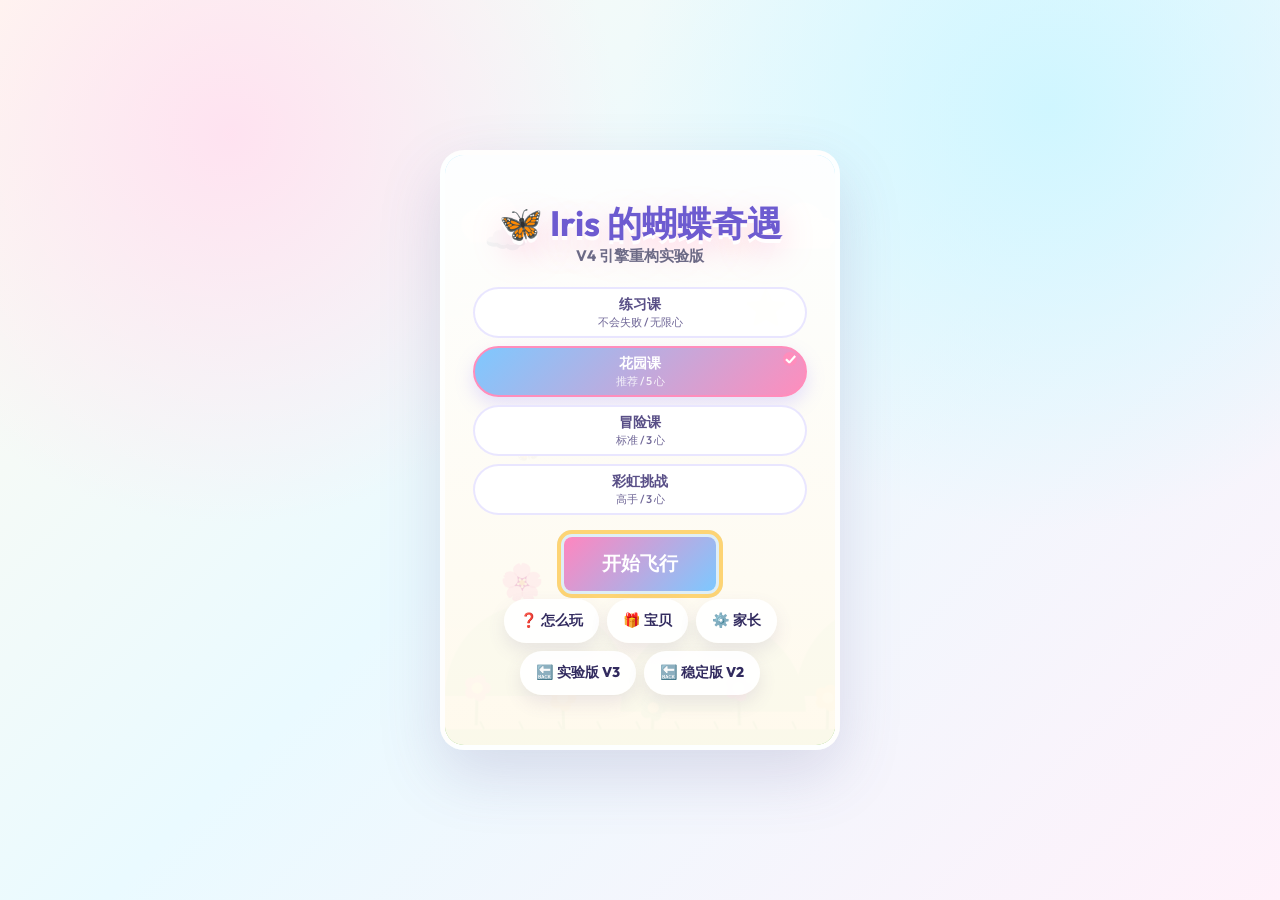
==== commit a6478b46: "Cycle 13: Add V4 safety QA guardrails" ====
--- a/v4/index.html
+++ b/v4/index.html
@@ -5,7 +5,7 @@
     <meta name="viewport" content="width=device-width, initial-scale=1.0, maximum-scale=1.0, user-scalable=no">
     <title>Iris's Butterfly Adventure - V4</title>
     <link href="https://fonts.googleapis.com/css2?family=Outfit:wght@300;500;700&family=Nunito:wght@400;700&display=swap" rel="stylesheet">
-    <link rel="stylesheet" href="style.css?v=22">
+    <link rel="stylesheet" href="style.css?v=23">
 </head>
 <body>
     <div id="game-container">
@@ -205,18 +205,18 @@
     <audio id="alert-sound" src="https://assets.mixkit.co/active_storage/sfx/2869/2869-preview.mp3" preload="auto"></audio>
 
     <!-- Game Engine Scripts -->
-    <script src="js/config.js?v=22"></script>
-    <script src="js/state.js?v=22"></script>
-    <script src="js/storage.js?v=22"></script>
-    <script src="js/audio.js?v=22"></script>
-    <script src="js/director.js?v=22"></script>
-    <script src="js/debug.js?v=22"></script>
-    <script src="js/ui.js?v=22"></script>
-    <script src="js/entities.js?v=22"></script>
-    <script src="js/canvas.js?v=22"></script>
-    <script src="js/missions.js?v=22"></script>
-    <script src="js/rewards.js?v=22"></script>
-    <script src="js/game.js?v=22"></script>
-    <script src="js/main.js?v=22"></script>
+    <script src="js/config.js?v=23"></script>
+    <script src="js/state.js?v=23"></script>
+    <script src="js/storage.js?v=23"></script>
+    <script src="js/audio.js?v=23"></script>
+    <script src="js/director.js?v=23"></script>
+    <script src="js/debug.js?v=23"></script>
+    <script src="js/ui.js?v=23"></script>
+    <script src="js/entities.js?v=23"></script>
+    <script src="js/canvas.js?v=23"></script>
+    <script src="js/missions.js?v=23"></script>
+    <script src="js/rewards.js?v=23"></script>
+    <script src="js/game.js?v=23"></script>
+    <script src="js/main.js?v=23"></script>
 </body>
 </html>
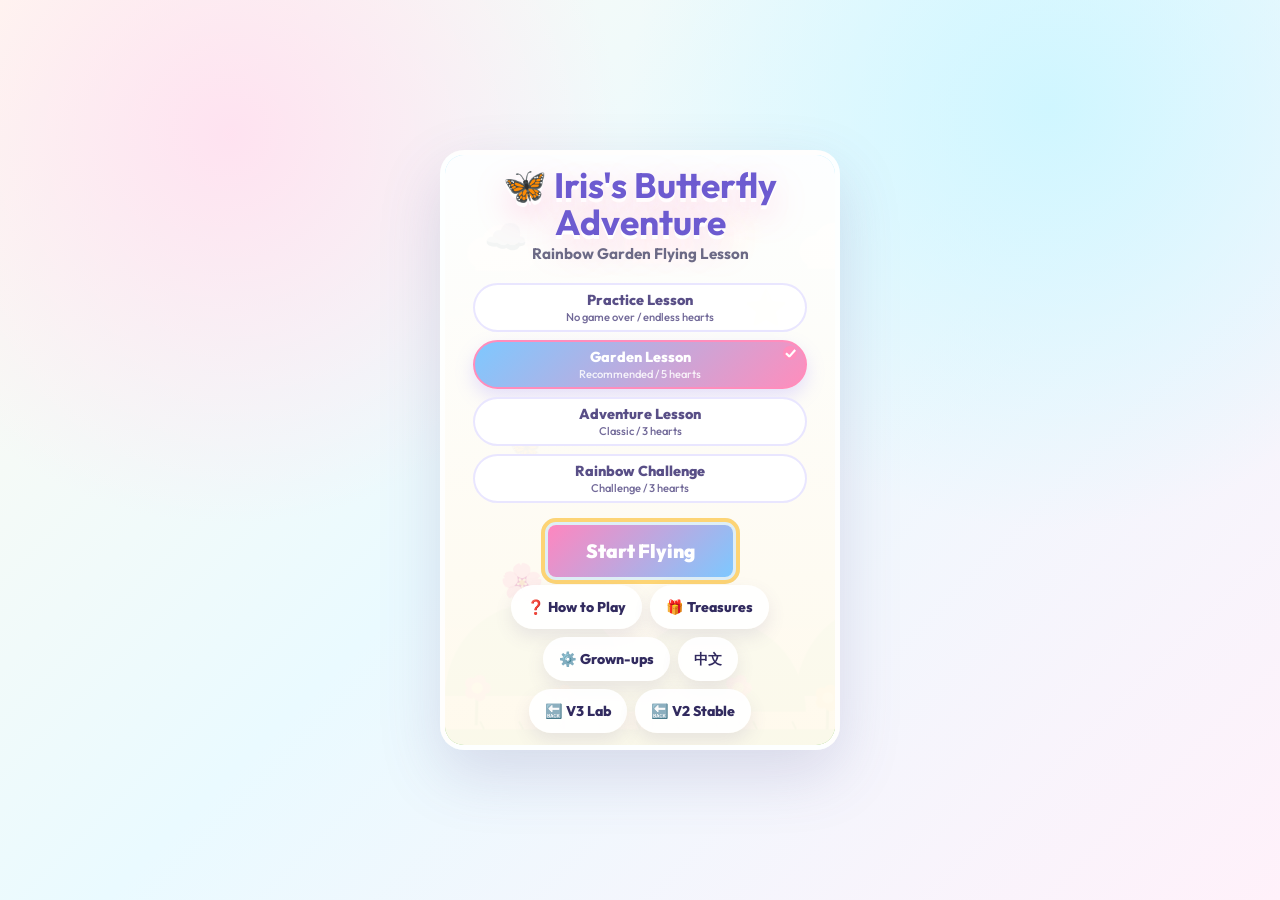
==== commit eb4516fa: "Cycle 14: Internationalization QA and English polish" ====
--- a/v4/index.html
+++ b/v4/index.html
@@ -1,17 +1,19 @@
 <!DOCTYPE html>
-<html lang="zh-CN">
+<html lang="en">
 <head>
     <meta charset="UTF-8">
     <meta name="viewport" content="width=device-width, initial-scale=1.0, maximum-scale=1.0, user-scalable=no">
     <title>Iris's Butterfly Adventure - V4</title>
+    <link rel="icon" href="data:,">
     <link href="https://fonts.googleapis.com/css2?family=Outfit:wght@300;500;700&family=Nunito:wght@400;700&display=swap" rel="stylesheet">
-    <link rel="stylesheet" href="style.css?v=23">
+    <link rel="stylesheet" href="style.css?v=24">
 </head>
 <body>
     <div id="game-container">
         <!-- Screen reader live region for sound state announcements -->
         <div id="sound-announcement" class="sr-only" aria-live="polite"></div>
-        
+        <div id="language-status" class="sr-only" aria-live="polite"></div>
+
         <!-- Game Canvas -->
         <canvas id="gameCanvas"></canvas>
 
@@ -43,7 +45,7 @@
 
             <!-- Encouragement Text -->
             <div id="message-display" class="hidden" aria-live="polite"></div>
-            
+
             <!-- Parent Easter Egg -->
             <div id="easter-egg-msg" class="hidden" aria-live="polite">
                 <div id="egg-text"></div>
@@ -60,7 +62,7 @@
                 <h1 class="glow-text">🦋 Iris 的蝴蝶奇遇</h1>
                 <p class="start-subtitle">V4 引擎重构实验版</p>
                 <div id="start-greeting" class="start-greeting-card hidden" aria-live="polite"></div>
-                
+
                 <div class="diff-selector" role="radiogroup" aria-label="选择游戏难度">
                     <button class="btn-diff" data-diff="practice" aria-label="选择练习课">
                         <span class="diff-title">练习课</span>
@@ -86,6 +88,7 @@
                     <button id="how-to-play-btn" class="btn-aux" aria-label="怎么玩">❓ 怎么玩</button>
                     <button id="treasure-btn" class="btn-aux" aria-label="我的宝贝">🎁 宝贝</button>
                     <button id="parent-settings-btn" class="btn-aux" aria-label="家长设置">⚙️ 家长</button>
+                    <button id="language-toggle-btn" class="btn-aux" aria-label="Switch language to Chinese" title="Switch language">中文</button>
                 </div>
                 <div class="button-row" style="margin-top: 8px;">
                     <button id="back-to-v3-btn" class="btn-aux" aria-label="返回 V3 实验版" onclick="window.location.href='../v3/'">🔙 实验版 V3</button>
@@ -98,7 +101,7 @@
                 <p class="settings-desc">这些设置会在下一局开始时生效。</p>
                 <p id="reduced-motion-notice" class="parent-info-note hidden" style="background: #eaf6ff; border-color: rgba(125, 200, 255, 0.2); color: #3b7cff; font-weight: bold; text-align: left; width: 100%;"></p>
                 <p class="parent-info-note">✨ 这个游戏默认静音，没有广告，没有购买，适合短时间陪伴游玩。</p>
-                
+
                 <div class="input-group">
                     <label for="setting-speed">飞行速度</label>
                     <select id="setting-speed" aria-label="飞行速度">
@@ -127,7 +130,7 @@
                     <label for="setting-message">亲子鼓励寄语 (在游戏结束/高分时弹出)</label>
                     <input type="text" id="setting-message" placeholder="例如：Iris 你真棒，爱你！" maxlength="20" aria-label="亲子鼓励寄语">
                 </div>
-                
+
                 <div class="checkbox-group">
                     <label><input type="checkbox" id="setting-rest-reminder" checked> 休息提醒</label>
                 </div>
@@ -137,7 +140,7 @@
                 <div class="checkbox-group">
                     <label><input type="checkbox" id="setting-calm-mode" checked> 低刺激模式</label>
                 </div>
-                <div class="setting-tip" style="text-align: left; margin-bottom: 12px; margin-top: -4px; padding-left: 26px; font-size: 0.72rem; color: var(--muted-text); line-height: 1.4;">
+                <div id="calm-mode-tip" class="setting-tip" style="text-align: left; margin-bottom: 12px; margin-top: -4px; padding-left: 26px; font-size: 0.72rem; color: var(--muted-text); line-height: 1.4;">
                     （开启时：降低震动、减慢彩虹闪烁、减少 50% 粒子和背景移动，提供更宁静的游玩环境）
                 </div>
 
@@ -205,18 +208,19 @@
     <audio id="alert-sound" src="https://assets.mixkit.co/active_storage/sfx/2869/2869-preview.mp3" preload="auto"></audio>
 
     <!-- Game Engine Scripts -->
-    <script src="js/config.js?v=23"></script>
-    <script src="js/state.js?v=23"></script>
-    <script src="js/storage.js?v=23"></script>
-    <script src="js/audio.js?v=23"></script>
-    <script src="js/director.js?v=23"></script>
-    <script src="js/debug.js?v=23"></script>
-    <script src="js/ui.js?v=23"></script>
-    <script src="js/entities.js?v=23"></script>
-    <script src="js/canvas.js?v=23"></script>
-    <script src="js/missions.js?v=23"></script>
-    <script src="js/rewards.js?v=23"></script>
-    <script src="js/game.js?v=23"></script>
-    <script src="js/main.js?v=23"></script>
+    <script src="js/i18n.js?v=24"></script>
+    <script src="js/config.js?v=24"></script>
+    <script src="js/state.js?v=24"></script>
+    <script src="js/storage.js?v=24"></script>
+    <script src="js/audio.js?v=24"></script>
+    <script src="js/director.js?v=24"></script>
+    <script src="js/debug.js?v=24"></script>
+    <script src="js/ui.js?v=24"></script>
+    <script src="js/entities.js?v=24"></script>
+    <script src="js/canvas.js?v=24"></script>
+    <script src="js/missions.js?v=24"></script>
+    <script src="js/rewards.js?v=24"></script>
+    <script src="js/game.js?v=24"></script>
+    <script src="js/main.js?v=24"></script>
 </body>
 </html>
--- a/v4/style.css
+++ b/v4/style.css
@@ -80,7 +80,7 @@
     pointer-events: auto;
 }
 
-.panel {
+#ui-layer .panel {
     position: absolute;
     inset: 0;
     background:
@@ -98,11 +98,18 @@
     visibility: hidden;
     transition: opacity 0.28s ease, visibility 0.28s ease;
     z-index: 100;
-}
-
-.panel.active {
+    pointer-events: none;
+}
+
+#ui-layer .panel.active {
     opacity: 1;
     visibility: visible;
+    pointer-events: auto;
+}
+
+#ui-layer .panel:not(.active),
+#ui-layer .panel:not(.active) * {
+    pointer-events: none;
 }
 
 .panel h1,
@@ -284,13 +291,13 @@
 }
 
 @keyframes breathingStart {
-    0%, 100% { 
-        transform: scale(1); 
-        box-shadow: 0 12px 24px rgba(255, 126, 179, 0.28); 
-    }
-    50% { 
-        transform: scale(1.045); 
-        box-shadow: 0 14px 30px rgba(255, 126, 179, 0.45), 0 0 12px rgba(125, 200, 255, 0.35); 
+    0%, 100% {
+        transform: scale(1);
+        box-shadow: 0 12px 24px rgba(255, 126, 179, 0.28);
+    }
+    50% {
+        transform: scale(1.045);
+        box-shadow: 0 14px 30px rgba(255, 126, 179, 0.45), 0 0 12px rgba(125, 200, 255, 0.35);
     }
 }
 
@@ -829,23 +836,23 @@
         grid-template-columns: repeat(2, 1fr);
         gap: 8px;
     }
-    
+
     .panel h2 {
         font-size: 1.3rem;
         margin-top: 10px;
         margin-bottom: 8px;
     }
-    
+
     .settings-desc,
     .parent-info-note,
     .setting-tip {
         font-size: 0.75rem;
     }
-    
+
     .input-group label {
         font-size: 0.8rem;
     }
-    
+
     .input-group select,
     .input-group input {
         padding: 8px 10px;
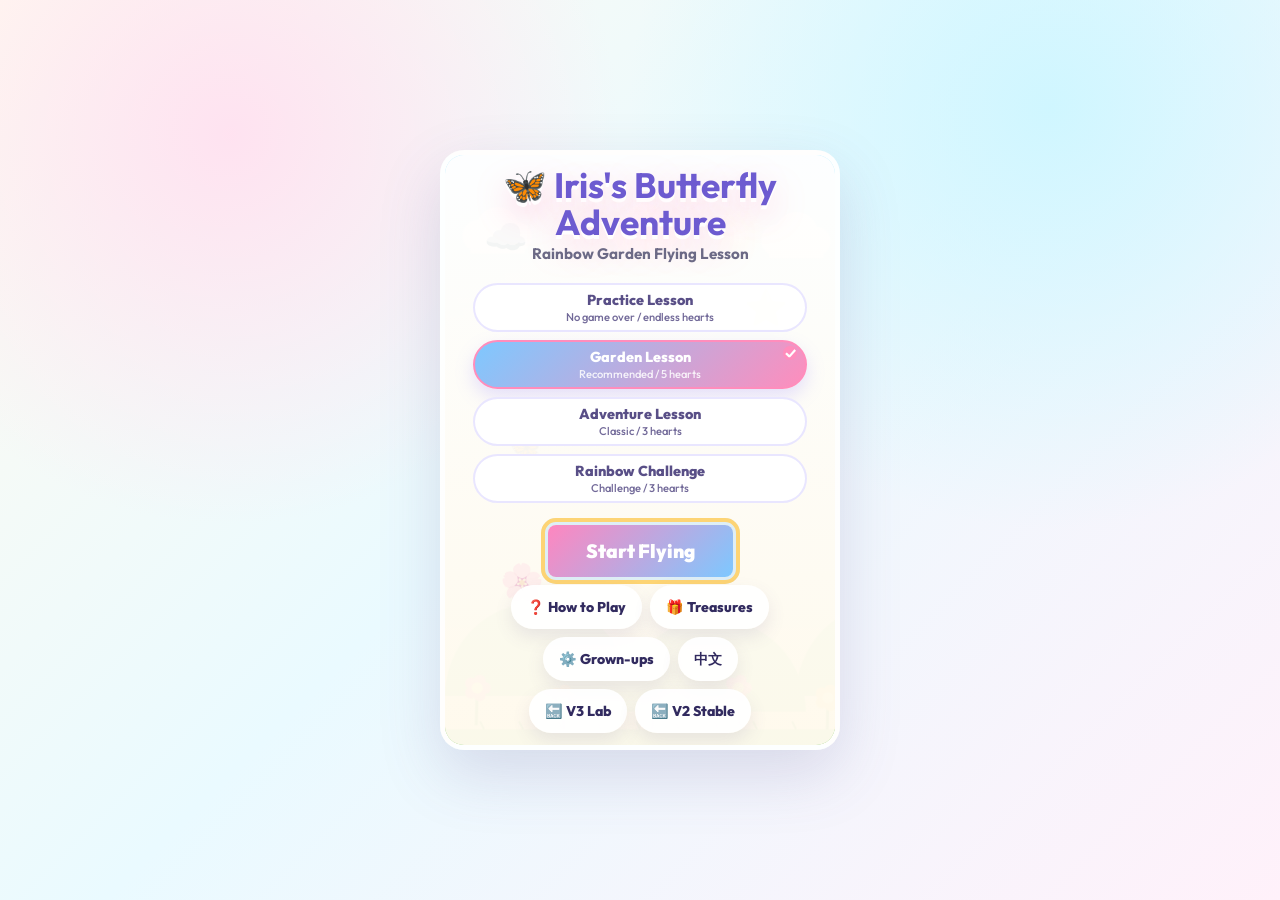
==== commit 5cc6b27e: "Cycle 15: Improve V4 game feel and fairness" ====
--- a/v4/index.html
+++ b/v4/index.html
@@ -6,7 +6,7 @@
     <title>Iris's Butterfly Adventure - V4</title>
     <link rel="icon" href="data:,">
     <link href="https://fonts.googleapis.com/css2?family=Outfit:wght@300;500;700&family=Nunito:wght@400;700&display=swap" rel="stylesheet">
-    <link rel="stylesheet" href="style.css?v=24">
+    <link rel="stylesheet" href="style.css?v=25">
 </head>
 <body>
     <div id="game-container">
@@ -196,6 +196,7 @@
                     <p>最高记录: <span id="record-score">0</span></p>
                 </div>
                 <p id="over-best-performance" style="margin: 12px 0 6px; font-weight: 900; color: #ff9d00; font-size: 1.08rem; text-align: center;"></p>
+                <p id="over-next-tip" style="margin: 8px 0 10px; font-weight: 800; color: #4b72d8; font-size: 0.96rem; text-align: center;"></p>
                 <p id="over-rest-tip" style="margin: 10px 0 16px; font-weight: 800; color: #77c987; font-size: 1.05rem; display: none;"></p>
                 <p id="over-encouragement" style="margin: 6px 0 16px; font-weight: 800; color: #ff7eb3; font-size: 1.05rem;"></p>
                 <button id="restart-btn" class="btn-main" aria-label="再飞一次">再飞一次</button>
@@ -208,19 +209,19 @@
     <audio id="alert-sound" src="https://assets.mixkit.co/active_storage/sfx/2869/2869-preview.mp3" preload="auto"></audio>
 
     <!-- Game Engine Scripts -->
-    <script src="js/i18n.js?v=24"></script>
-    <script src="js/config.js?v=24"></script>
-    <script src="js/state.js?v=24"></script>
-    <script src="js/storage.js?v=24"></script>
-    <script src="js/audio.js?v=24"></script>
-    <script src="js/director.js?v=24"></script>
-    <script src="js/debug.js?v=24"></script>
-    <script src="js/ui.js?v=24"></script>
-    <script src="js/entities.js?v=24"></script>
-    <script src="js/canvas.js?v=24"></script>
-    <script src="js/missions.js?v=24"></script>
-    <script src="js/rewards.js?v=24"></script>
-    <script src="js/game.js?v=24"></script>
-    <script src="js/main.js?v=24"></script>
+    <script src="js/i18n.js?v=25"></script>
+    <script src="js/config.js?v=25"></script>
+    <script src="js/state.js?v=25"></script>
+    <script src="js/storage.js?v=25"></script>
+    <script src="js/audio.js?v=25"></script>
+    <script src="js/director.js?v=25"></script>
+    <script src="js/debug.js?v=25"></script>
+    <script src="js/ui.js?v=25"></script>
+    <script src="js/entities.js?v=25"></script>
+    <script src="js/canvas.js?v=25"></script>
+    <script src="js/missions.js?v=25"></script>
+    <script src="js/rewards.js?v=25"></script>
+    <script src="js/game.js?v=25"></script>
+    <script src="js/main.js?v=25"></script>
 </body>
 </html>
--- a/v4/style.css
+++ b/v4/style.css
@@ -271,6 +271,11 @@
     margin: 8px;
     font-weight: 900;
     box-shadow: 0 12px 24px rgba(255, 126, 179, 0.28);
+}
+
+.btn-main.recommended-action {
+    box-shadow: 0 0 0 4px rgba(255, 211, 110, 0.9), 0 14px 30px rgba(255, 126, 179, 0.34);
+    transform: scale(1.04);
 }
 
 #start-btn {
